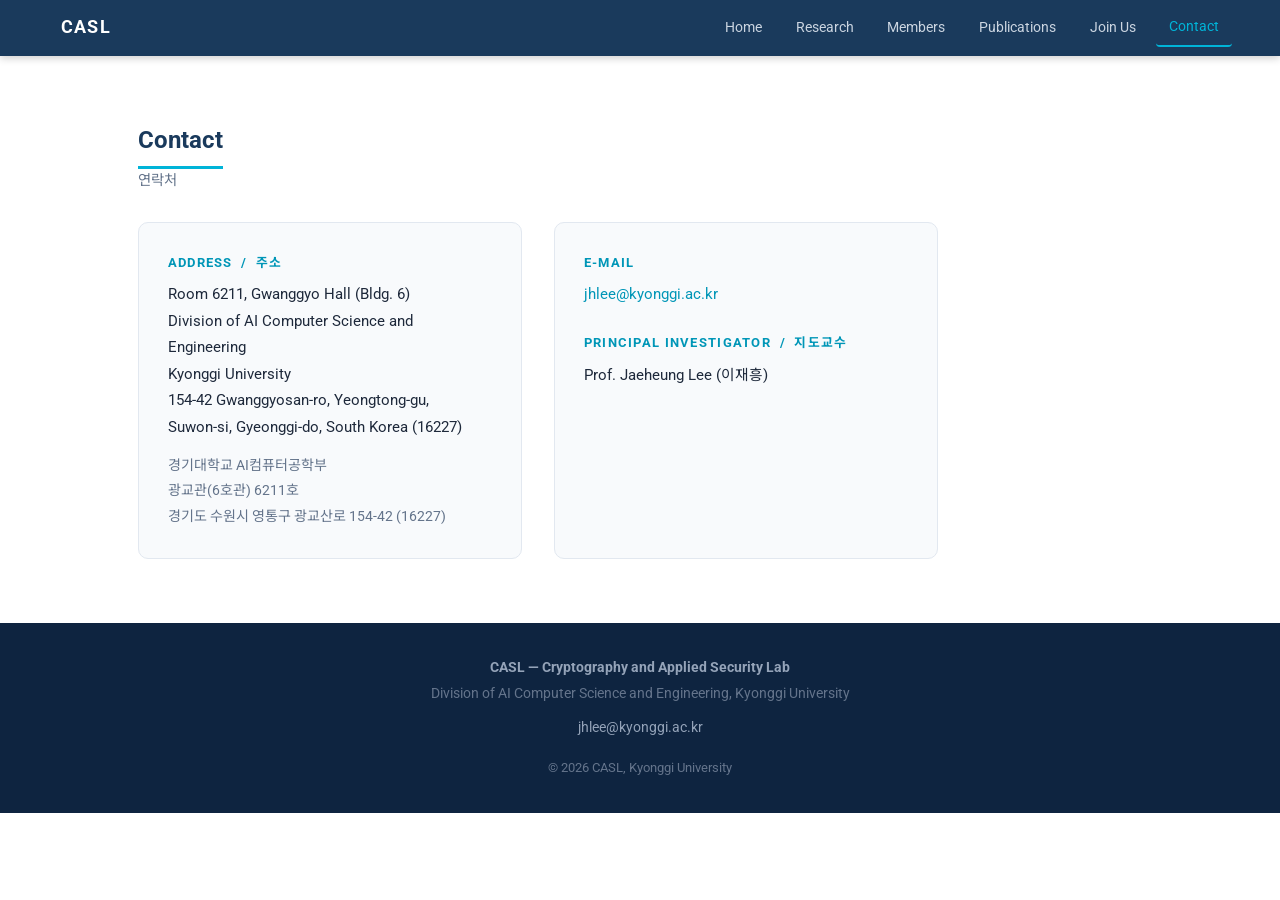
==== contact.html @ 98194bb5 "Add files via upload" ====
<!DOCTYPE html>
<html lang="en">
<head>
    <meta charset="UTF-8">
    <meta name="viewport" content="width=device-width, initial-scale=1.0">
    <meta name="description" content="CASL Contact — Cryptography and Applied Security Lab">
    <title>CASL — Contact</title>
    <link rel="stylesheet" href="style.css">
</head>
<body>

<nav>
    <a href="index.html" class="logo">CASL</a>
    <a href="index.html">Home</a>
    <a href="research.html">Research</a>
    <a href="members.html">Members</a>
    <a href="publications.html">Publications</a>
    <a href="joinus.html">Join Us</a>
    <a href="contact.html" class="active">Contact</a>
</nav>

<main class="content">
    <section>
        <h2 class="section-title">Contact</h2>
        <p class="section-title-ko" lang="ko">연락처</p>

        <div class="contact-grid">
            <div class="contact-block">
                <div class="contact-label">Address &nbsp;/&nbsp; 주소</div>
                <div class="contact-value">
                    Room 6211, Gwanggyo Hall (Bldg. 6)<br>
                    Division of AI Computer Science and Engineering<br>
                    Kyonggi University<br>
                    154-42 Gwanggyosan-ro, Yeongtong-gu,<br>
                    Suwon-si, Gyeonggi-do, South Korea (16227)
                </div>
                <div class="contact-value-ko" lang="ko">
                    경기대학교 AI컴퓨터공학부<br>
                    광교관(6호관) 6211호<br>
                    경기도 수원시 영통구 광교산로 154-42 (16227)
                </div>
            </div>

            <div class="contact-block">
                <div class="contact-label">E-mail</div>
                <div class="contact-value">
                    <a href="mailto:jhlee@kyonggi.ac.kr">jhlee@kyonggi.ac.kr</a>
                </div>

                <div class="contact-label contact-label-mt">Principal Investigator &nbsp;/&nbsp; <span lang="ko">지도교수</span></div>
                <div class="contact-value">
                    Prof. Jaeheung Lee (<span lang="ko">이재흥</span>)
                </div>
            </div>
        </div>
    </section>
</main>

<footer>
    <div class="footer-name">CASL &mdash; Cryptography and Applied Security Lab</div>
    <div>Division of AI Computer Science and Engineering, Kyonggi University</div>
    <div class="footer-email"><a href="mailto:jhlee@kyonggi.ac.kr">jhlee@kyonggi.ac.kr</a></div>
    <div class="footer-copy">&copy; 2026 CASL, Kyonggi University</div>
</footer>

</body>
</html>
---- style.css ----
@import url('https://fonts.googleapis.com/css2?family=Noto+Sans+KR:wght@400;500;700&display=swap');
@import url('https://fonts.googleapis.com/css2?family=Roboto:wght@400;500;700&display=swap');

* {
    margin: 0;
    padding: 0;
    box-sizing: border-box;
}

:root {
    --navy: #1a3a5c;
    --navy-dark: #0e2440;
    --cyan: #00b4d8;
    --cyan-dark: #0096b7;
    --text: #1e293b;
    --subtext: #64748b;
    --light: #f8fafc;
    --border: #e2e8f0;
}

body {
    font-family: "Roboto", "Noto Sans KR", sans-serif;
    color: var(--text);
    background: #ffffff;
    line-height: 1.7;
}

/* ── Navigation ── */
nav {
    position: sticky;
    top: 0;
    z-index: 100;
    background-color: var(--navy);
    padding: 0 3rem;
    display: flex;
    align-items: center;
    gap: 0.5rem;
    height: 56px;
    box-shadow: 0 2px 8px rgba(0,0,0,0.2);
}

nav .logo {
    color: #ffffff;
    font-weight: 700;
    font-size: 1.1rem;
    letter-spacing: 0.08rem;
    margin-right: auto;
    text-decoration: none;
}

nav a {
    color: #cbd5e1;
    text-decoration: none;
    font-size: 0.88rem;
    padding: 0.35rem 0.8rem;
    border-radius: 4px;
    transition: color 0.15s, background 0.15s;
}

nav a:hover {
    color: var(--cyan);
    background: rgba(255,255,255,0.07);
}

nav a.active {
    color: var(--cyan);
    border-bottom: 2px solid var(--cyan);
}

/* ── Hero ── */
.hero {
    background: linear-gradient(135deg, var(--navy) 0%, var(--navy-dark) 100%);
    color: white;
    padding: 6rem 3rem;
    text-align: center;
}

.hero h1 {
    font-size: 2.8rem;
    font-weight: 700;
    letter-spacing: 0.06rem;
}

.hero .fullname {
    color: var(--cyan);
    font-size: 1.15rem;
    margin-top: 0.6rem;
    font-weight: 500;
}

.hero .fullname-ko {
    color: #94a3b8;
    font-size: 0.95rem;
    margin-top: 0.2rem;
}

.hero .affil {
    color: #94a3b8;
    font-size: 0.9rem;
    margin-top: 1rem;
}

.hero .desc {
    color: #cbd5e1;
    margin-top: 1.5rem;
    max-width: 600px;
    margin-left: auto;
    margin-right: auto;
    font-size: 0.95rem;
}

.hero .desc-ko {
    color: #94a3b8;
    margin-top: 0.5rem;
    max-width: 600px;
    margin-left: auto;
    margin-right: auto;
    font-size: 0.88rem;
}

.hero .btn {
    display: inline-block;
    margin-top: 2.2rem;
    padding: 0.75rem 2.2rem;
    background: var(--cyan);
    color: white;
    border-radius: 6px;
    text-decoration: none;
    font-weight: 700;
    font-size: 0.95rem;
    letter-spacing: 0.03rem;
    transition: background 0.15s, transform 0.1s;
}

.hero .btn:hover {
    background: var(--cyan-dark);
    transform: translateY(-1px);
}

/* ── Sections ── */
.content {
    max-width: 1100px;
    margin: auto;
    padding: 0 3rem;
}

section {
    padding: 4rem 0;
    border-bottom: 1px solid var(--border);
}

section:last-child {
    border-bottom: none;
}

.section-title {
    font-size: 1.5rem;
    font-weight: 700;
    color: var(--navy);
    border-bottom: 3px solid var(--cyan);
    display: inline-block;
    padding-bottom: 0.3rem;
    margin-bottom: 0.4rem;
}

.section-title-ko {
    font-size: 0.9rem;
    color: var(--subtext);
    margin-bottom: 1.8rem;
}

/* ── About ── */
.about-text {
    color: var(--text);
    font-size: 0.97rem;
    margin-bottom: 0.8rem;
    max-width: 800px;
}

.about-text-ko {
    color: var(--subtext);
    font-size: 0.92rem;
    max-width: 800px;
}

/* ── Research Cards ── */
.cards {
    display: grid;
    grid-template-columns: repeat(3, 1fr);
    gap: 1.2rem;
    margin-top: 0.5rem;
}

.card {
    border: 1px solid var(--border);
    border-top: 3px solid var(--cyan);
    border-radius: 8px;
    padding: 1.4rem;
    transition: box-shadow 0.15s, transform 0.15s;
}

.card:hover {
    box-shadow: 0 4px 16px rgba(0, 180, 216, 0.12);
    transform: translateY(-2px);
}

.card h3 {
    font-size: 0.97rem;
    font-weight: 700;
    color: var(--navy);
    margin-bottom: 0.3rem;
}

.card .card-ko {
    font-size: 0.82rem;
    color: var(--cyan-dark);
    margin-bottom: 0.6rem;
}

.card p {
    font-size: 0.85rem;
    color: var(--subtext);
}

/* ── Members ── */
.member-card {
    display: flex;
    align-items: center;
    gap: 2rem;
    background: var(--light);
    border: 1px solid var(--border);
    border-radius: 10px;
    padding: 1.8rem 2rem;
    max-width: 600px;
}

.member-avatar {
    width: 80px;
    height: 80px;
    border-radius: 50%;
    background: var(--navy);
    color: white;
    display: flex;
    align-items: center;
    justify-content: center;
    font-size: 1.8rem;
    font-weight: 700;
    flex-shrink: 0;
}

.member-info h3 {
    font-size: 1.1rem;
    font-weight: 700;
    color: var(--navy);
}

.member-info .role {
    font-size: 0.88rem;
    color: var(--cyan-dark);
    font-weight: 500;
    margin-top: 0.15rem;
}

.member-info .affil {
    font-size: 0.85rem;
    color: var(--subtext);
    margin-top: 0.2rem;
}

.member-info a {
    font-size: 0.85rem;
    color: var(--cyan-dark);
    text-decoration: none;
    margin-top: 0.4rem;
    display: inline-block;
}

.member-info a:hover { text-decoration: underline; }

/* ── Join Us ── */
.joinus-box {
    background: linear-gradient(135deg, var(--navy) 0%, var(--navy-dark) 100%);
    color: white;
    border-radius: 12px;
    padding: 2.5rem;
    max-width: 800px;
}

.joinus-box h3 {
    font-size: 1.2rem;
    font-weight: 700;
    color: var(--cyan);
    margin-bottom: 0.3rem;
}

.joinus-box .ko {
    font-size: 0.9rem;
    color: #94a3b8;
    margin-bottom: 1.4rem;
}

.joinus-box ul {
    list-style: none;
    padding: 0;
}

.joinus-box ul li {
    padding: 0.4rem 0;
    font-size: 0.92rem;
    color: #cbd5e1;
    border-bottom: 1px solid rgba(255,255,255,0.07);
    display: flex;
    gap: 0.7rem;
}

.joinus-box ul li::before {
    content: "▸";
    color: var(--cyan);
    flex-shrink: 0;
}

.joinus-box + .joinus-box {
    margin-top: 1.5rem;
}

.joinus-hr {
    border: none;
    border-top: 1px solid rgba(255,255,255,0.12);
    margin: 1.2rem 0 1rem;
}

.joinus-box .ko-list li {
    color: #94a3b8;
    font-size: 0.88rem;
}

.joinus-box ul.joinus-sublist {
    margin-top: 0.4rem;
    padding-left: 1.2rem;
}

.joinus-box ul.joinus-sublist li {
    border-bottom: none;
    padding: 0.15rem 0;
}

.joinus-box ul.joinus-sublist li::before {
    content: "–";
    color: #94a3b8;
}

.joinus-box ul li a,
.joinus-box .joinus-text a,
.joinus-box .joinus-text-ko a {
    color: var(--cyan);
    text-decoration: none;
}

.joinus-box ul li a:hover,
.joinus-box .joinus-text a:hover,
.joinus-box .joinus-text-ko a:hover {
    text-decoration: underline;
}

.joinus-text {
    font-size: 0.92rem;
    color: #cbd5e1;
    line-height: 1.8;
}

.joinus-text-ko {
    font-size: 0.88rem;
    color: #94a3b8;
    line-height: 1.8;
}

.joinus-box .contact {
    margin-top: 1.4rem;
    font-size: 0.9rem;
    color: #94a3b8;
}

.joinus-box .contact a {
    color: var(--cyan);
    text-decoration: none;
}

/* ── Members Groups ── */
.members-group {
    margin-bottom: 2.5rem;
}

.members-group-title {
    font-size: 1rem;
    font-weight: 700;
    color: var(--subtext);
    text-transform: uppercase;
    letter-spacing: 0.08rem;
    margin-bottom: 1rem;
    padding-bottom: 0.3rem;
    border-bottom: 1px solid var(--border);
}

.members-empty {
    color: var(--subtext);
    font-size: 0.92rem;
}

.members-empty a {
    color: var(--cyan-dark);
    text-decoration: none;
}

.members-empty a:hover { text-decoration: underline; }

/* ── Publications ── */
.pub-category {
    margin-bottom: 2.5rem;
}

.pub-category-title {
    font-size: 1rem;
    font-weight: 700;
    color: var(--subtext);
    text-transform: uppercase;
    letter-spacing: 0.08rem;
    margin-bottom: 1rem;
    padding-bottom: 0.3rem;
    border-bottom: 1px solid var(--border);
}

.pub-list {
    list-style: none;
    padding: 0;
}

.pub-list li {
    display: flex;
    flex-direction: column;
    gap: 0.15rem;
    padding: 0.9rem 0;
    border-bottom: 1px solid var(--border);
}

.pub-list li:last-child { border-bottom: none; }

.pub-title {
    font-weight: 500;
    color: var(--text);
    font-size: 0.95rem;
}

.pub-authors {
    font-size: 0.87rem;
    color: var(--subtext);
}

.pub-venue {
    font-size: 0.85rem;
    color: var(--cyan-dark);
}

.pub-venue a {
    color: var(--cyan-dark);
    text-decoration: none;
}

.pub-venue a:hover { text-decoration: underline; }

/* ── Contact ── */
.contact-grid {
    display: grid;
    grid-template-columns: 1fr 1fr;
    gap: 2rem;
    max-width: 800px;
}

.contact-block {
    background: var(--light);
    border: 1px solid var(--border);
    border-radius: 10px;
    padding: 1.8rem;
}

.contact-label {
    font-size: 0.8rem;
    font-weight: 700;
    text-transform: uppercase;
    letter-spacing: 0.08rem;
    color: var(--cyan-dark);
    margin-bottom: 0.5rem;
}

.contact-value {
    font-size: 0.92rem;
    color: var(--text);
    line-height: 1.8;
}

.contact-value a {
    color: var(--cyan-dark);
    text-decoration: none;
}

.contact-value a:hover { text-decoration: underline; }

.contact-label-mt {
    margin-top: 1.5rem;
}

.contact-value-ko {
    font-size: 0.88rem;
    color: var(--subtext);
    line-height: 1.8;
    margin-top: 0.8rem;
}

/* ── Footer ── */
footer {
    background: var(--navy-dark);
    color: #64748b;
    text-align: center;
    padding: 2rem;
    font-size: 0.85rem;
    line-height: 1.9;
}

footer a {
    color: #94a3b8;
    text-decoration: none;
}

footer a:hover { color: var(--cyan); }

footer .footer-name {
    color: #94a3b8;
    font-weight: 700;
}

footer .footer-email {
    margin-top: 0.5rem;
}

footer .footer-copy {
    margin-top: 1rem;
    font-size: 0.8rem;
}

/* section-title on h2 resets browser default margin */
h2.section-title {
    margin: 0;
}
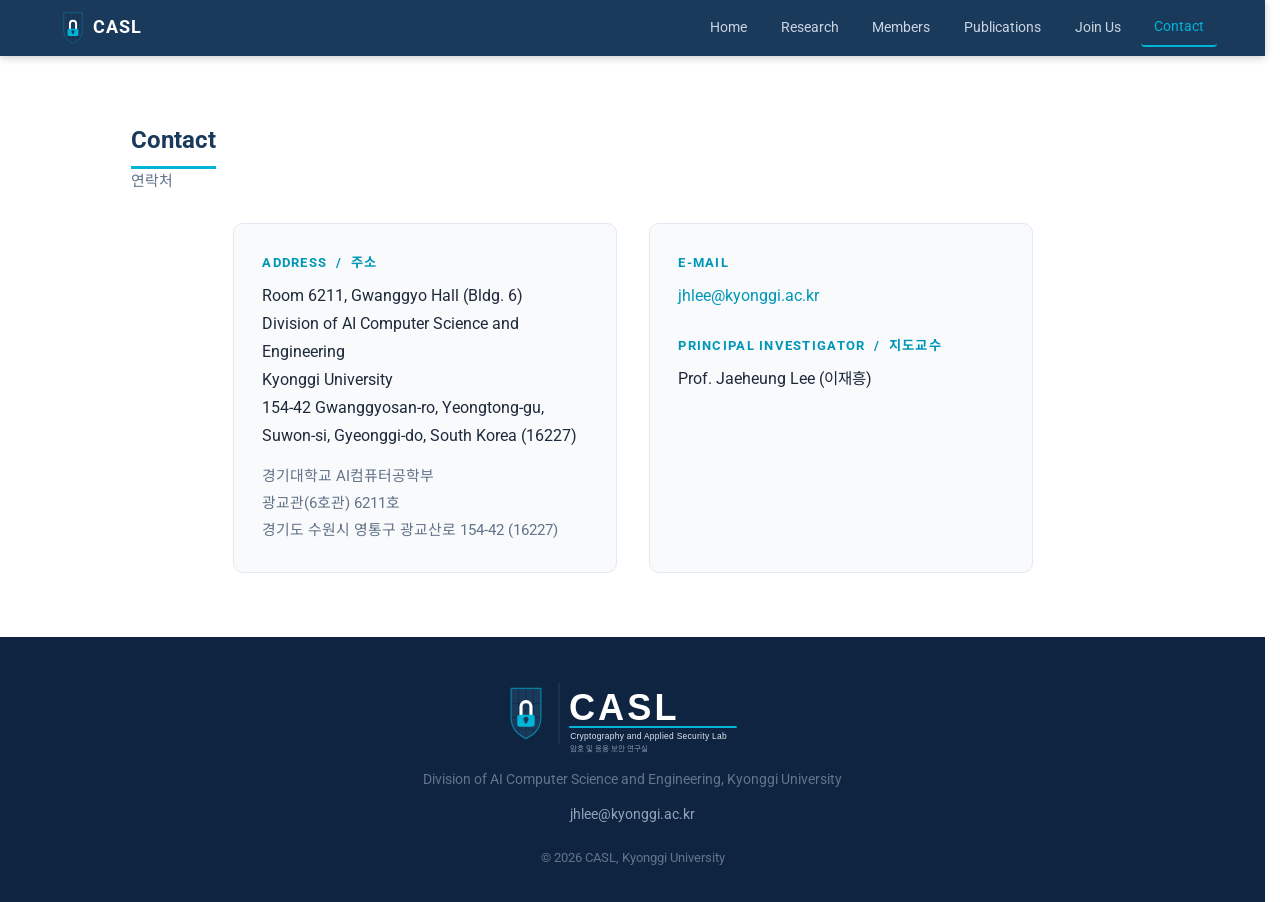
==== commit c4a6abc3: "Add files via upload" ====
--- a/contact.html
+++ b/contact.html
@@ -6,11 +6,12 @@
     <meta name="description" content="CASL Contact — Cryptography and Applied Security Lab">
     <title>CASL — Contact</title>
     <link rel="stylesheet" href="style.css">
+    <link rel="icon" href="logo-icon.svg" type="image/svg+xml">
 </head>
 <body>
 
 <nav>
-    <a href="index.html" class="logo">CASL</a>
+    <a href="index.html" class="logo"><img src="logo-icon.svg" height="36" alt="CASL"><span>CASL</span></a>
     <a href="index.html">Home</a>
     <a href="research.html">Research</a>
     <a href="members.html">Members</a>
@@ -57,7 +58,7 @@
 </main>
 
 <footer>
-    <div class="footer-name">CASL &mdash; Cryptography and Applied Security Lab</div>
+    <img src="logo-dark.svg" class="footer-logo" alt="CASL — Cryptography and Applied Security Lab">
     <div>Division of AI Computer Science and Engineering, Kyonggi University</div>
     <div class="footer-email"><a href="mailto:jhlee@kyonggi.ac.kr">jhlee@kyonggi.ac.kr</a></div>
     <div class="footer-copy">&copy; 2026 CASL, Kyonggi University</div>
--- a/style.css
+++ b/style.css
@@ -1,5 +1,4 @@
-@import url('https://fonts.googleapis.com/css2?family=Noto+Sans+KR:wght@400;500;700&display=swap');
-@import url('https://fonts.googleapis.com/css2?family=Roboto:wght@400;500;700&display=swap');
+@import url('https://fonts.googleapis.com/css2?family=Noto+Sans+KR:wght@400;500;700&family=Roboto:wght@400;500;700&display=swap');
 
 * {
     margin: 0;
@@ -16,6 +15,10 @@
     --subtext: #64748b;
     --light: #f8fafc;
     --border: #e2e8f0;
+}
+
+html {
+    scrollbar-gutter: stable;
 }
 
 body {
@@ -40,6 +43,9 @@
 }
 
 nav .logo {
+    display: flex;
+    align-items: center;
+    gap: 0.5rem;
     color: #ffffff;
     font-weight: 700;
     font-size: 1.1rem;
@@ -48,10 +54,22 @@
     text-decoration: none;
 }
 
+nav .logo img {
+    display: block;
+    height: 36px;
+    width: auto;
+}
+
+nav .logo:hover {
+    color: #ffffff;
+    background: transparent;
+    opacity: 0.85;
+}
+
 nav a {
     color: #cbd5e1;
     text-decoration: none;
-    font-size: 0.88rem;
+    font-size: 0.9rem;
     padding: 0.35rem 0.8rem;
     border-radius: 4px;
     transition: color 0.15s, background 0.15s;
@@ -90,13 +108,13 @@
 
 .hero .fullname-ko {
     color: #94a3b8;
-    font-size: 0.95rem;
+    font-size: 1rem;
     margin-top: 0.2rem;
 }
 
 .hero .affil {
     color: #94a3b8;
-    font-size: 0.9rem;
+    font-size: 0.95rem;
     margin-top: 1rem;
 }
 
@@ -106,16 +124,7 @@
     max-width: 600px;
     margin-left: auto;
     margin-right: auto;
-    font-size: 0.95rem;
-}
-
-.hero .desc-ko {
-    color: #94a3b8;
-    margin-top: 0.5rem;
-    max-width: 600px;
-    margin-left: auto;
-    margin-right: auto;
-    font-size: 0.88rem;
+    font-size: 1rem;
 }
 
 .hero .btn {
@@ -127,7 +136,7 @@
     border-radius: 6px;
     text-decoration: none;
     font-weight: 700;
-    font-size: 0.95rem;
+    font-size: 1rem;
     letter-spacing: 0.03rem;
     transition: background 0.15s, transform 0.1s;
 }
@@ -164,23 +173,30 @@
 }
 
 .section-title-ko {
-    font-size: 0.9rem;
+    font-size: 0.93rem;
     color: var(--subtext);
     margin-bottom: 1.8rem;
 }
 
 /* ── About ── */
+.about-inner {
+    max-width: 800px;
+    width: 100%;
+    margin: 0 auto;
+    text-align: center;
+}
+
 .about-text {
     color: var(--text);
+    font-size: 1rem;
+    margin: 0 0 0.8rem;
+    text-align: left;
+}
+
+.about-text-ko {
+    color: var(--subtext);
     font-size: 0.97rem;
-    margin-bottom: 0.8rem;
-    max-width: 800px;
-}
-
-.about-text-ko {
-    color: var(--subtext);
-    font-size: 0.92rem;
-    max-width: 800px;
+    text-align: left;
 }
 
 /* ── Research Cards ── */
@@ -205,20 +221,20 @@
 }
 
 .card h3 {
-    font-size: 0.97rem;
+    font-size: 1rem;
     font-weight: 700;
     color: var(--navy);
     margin-bottom: 0.3rem;
 }
 
 .card .card-ko {
-    font-size: 0.82rem;
+    font-size: 0.88rem;
     color: var(--cyan-dark);
     margin-bottom: 0.6rem;
 }
 
 .card p {
-    font-size: 0.85rem;
+    font-size: 0.92rem;
     color: var(--subtext);
 }
 
@@ -232,6 +248,7 @@
     border-radius: 10px;
     padding: 1.8rem 2rem;
     max-width: 600px;
+    margin: 0 auto;
 }
 
 .member-avatar {
@@ -255,24 +272,24 @@
 }
 
 .member-info .role {
-    font-size: 0.88rem;
+    font-size: 0.92rem;
     color: var(--cyan-dark);
     font-weight: 500;
     margin-top: 0.15rem;
 }
 
 .member-info .affil {
-    font-size: 0.85rem;
+    font-size: 0.9rem;
     color: var(--subtext);
     margin-top: 0.2rem;
 }
 
 .member-info a {
-    font-size: 0.85rem;
+    font-size: 0.9rem;
     color: var(--cyan-dark);
     text-decoration: none;
     margin-top: 0.4rem;
-    display: inline-block;
+    display: block;
 }
 
 .member-info a:hover { text-decoration: underline; }
@@ -284,6 +301,7 @@
     border-radius: 12px;
     padding: 2.5rem;
     max-width: 800px;
+    margin: 0 auto;
 }
 
 .joinus-box h3 {
@@ -294,7 +312,7 @@
 }
 
 .joinus-box .ko {
-    font-size: 0.9rem;
+    font-size: 0.93rem;
     color: #94a3b8;
     margin-bottom: 1.4rem;
 }
@@ -306,9 +324,8 @@
 
 .joinus-box ul li {
     padding: 0.4rem 0;
-    font-size: 0.92rem;
+    font-size: 0.95rem;
     color: #cbd5e1;
-    border-bottom: 1px solid rgba(255,255,255,0.07);
     display: flex;
     gap: 0.7rem;
 }
@@ -326,27 +343,12 @@
 .joinus-hr {
     border: none;
     border-top: 1px solid rgba(255,255,255,0.12);
-    margin: 1.2rem 0 1rem;
+    margin: 1.2rem 0;
 }
 
 .joinus-box .ko-list li {
     color: #94a3b8;
     font-size: 0.88rem;
-}
-
-.joinus-box ul.joinus-sublist {
-    margin-top: 0.4rem;
-    padding-left: 1.2rem;
-}
-
-.joinus-box ul.joinus-sublist li {
-    border-bottom: none;
-    padding: 0.15rem 0;
-}
-
-.joinus-box ul.joinus-sublist li::before {
-    content: "–";
-    color: #94a3b8;
 }
 
 .joinus-box ul li a,
@@ -363,31 +365,25 @@
 }
 
 .joinus-text {
-    font-size: 0.92rem;
+    font-size: 0.97rem;
     color: #cbd5e1;
     line-height: 1.8;
+    margin-bottom: 0.4rem;
 }
 
 .joinus-text-ko {
-    font-size: 0.88rem;
+    font-size: 0.93rem;
     color: #94a3b8;
     line-height: 1.8;
-}
-
-.joinus-box .contact {
-    margin-top: 1.4rem;
-    font-size: 0.9rem;
-    color: #94a3b8;
-}
-
-.joinus-box .contact a {
-    color: var(--cyan);
-    text-decoration: none;
 }
 
 /* ── Members Groups ── */
 .members-group {
     margin-bottom: 2.5rem;
+}
+
+.members-group:last-child {
+    margin-bottom: 0;
 }
 
 .members-group-title {
@@ -403,7 +399,7 @@
 
 .members-empty {
     color: var(--subtext);
-    font-size: 0.92rem;
+    font-size: 0.95rem;
 }
 
 .members-empty a {
@@ -416,6 +412,10 @@
 /* ── Publications ── */
 .pub-category {
     margin-bottom: 2.5rem;
+}
+
+.pub-category:last-child {
+    margin-bottom: 0;
 }
 
 .pub-category-title {
@@ -447,16 +447,16 @@
 .pub-title {
     font-weight: 500;
     color: var(--text);
-    font-size: 0.95rem;
+    font-size: 1rem;
 }
 
 .pub-authors {
-    font-size: 0.87rem;
+    font-size: 0.92rem;
     color: var(--subtext);
 }
 
 .pub-venue {
-    font-size: 0.85rem;
+    font-size: 0.9rem;
     color: var(--cyan-dark);
 }
 
@@ -473,6 +473,7 @@
     grid-template-columns: 1fr 1fr;
     gap: 2rem;
     max-width: 800px;
+    margin: 0 auto;
 }
 
 .contact-block {
@@ -483,7 +484,7 @@
 }
 
 .contact-label {
-    font-size: 0.8rem;
+    font-size: 0.83rem;
     font-weight: 700;
     text-transform: uppercase;
     letter-spacing: 0.08rem;
@@ -492,7 +493,7 @@
 }
 
 .contact-value {
-    font-size: 0.92rem;
+    font-size: 0.97rem;
     color: var(--text);
     line-height: 1.8;
 }
@@ -509,7 +510,7 @@
 }
 
 .contact-value-ko {
-    font-size: 0.88rem;
+    font-size: 0.93rem;
     color: var(--subtext);
     line-height: 1.8;
     margin-top: 0.8rem;
@@ -521,7 +522,7 @@
     color: #64748b;
     text-align: center;
     padding: 2rem;
-    font-size: 0.85rem;
+    font-size: 0.9rem;
     line-height: 1.9;
 }
 
@@ -532,9 +533,11 @@
 
 footer a:hover { color: var(--cyan); }
 
-footer .footer-name {
-    color: #94a3b8;
-    font-weight: 700;
+footer .footer-logo {
+    display: block;
+    width: 280px;
+    height: auto;
+    margin: 0 auto 0.5rem;
 }
 
 footer .footer-email {
@@ -543,10 +546,90 @@
 
 footer .footer-copy {
     margin-top: 1rem;
-    font-size: 0.8rem;
+    font-size: 0.83rem;
 }
 
 /* section-title on h2 resets browser default margin */
 h2.section-title {
     margin: 0;
 }
+
+/* ── Responsive: Tablet (≤ 900px) ── */
+@media (max-width: 900px) {
+    .cards {
+        grid-template-columns: repeat(2, 1fr);
+    }
+}
+
+/* ── Responsive: Mobile (≤ 640px) ── */
+@media (max-width: 640px) {
+    /* Nav */
+    nav {
+        height: auto;
+        padding: 0.6rem 1rem;
+        flex-wrap: wrap;
+        row-gap: 0.3rem;
+    }
+
+    nav .logo {
+        width: 100%;
+        margin-right: 0;
+    }
+
+    nav .logo img {
+        height: 30px;
+    }
+
+    nav a:not(.logo) {
+        font-size: 0.82rem;
+        padding: 0.25rem 0.5rem;
+    }
+
+    /* Hero */
+    .hero {
+        padding: 3.5rem 1.5rem;
+    }
+
+    .hero h1 {
+        font-size: 2rem;
+    }
+
+    .hero .desc,
+    .hero .desc-ko {
+        font-size: 0.88rem;
+    }
+
+    /* Content */
+    .content {
+        padding: 0 1.5rem;
+    }
+
+    /* Research cards */
+    .cards {
+        grid-template-columns: 1fr;
+    }
+
+    /* Member card */
+    .member-card {
+        flex-direction: column;
+        align-items: flex-start;
+        gap: 1rem;
+        padding: 1.4rem;
+    }
+
+    /* Contact grid */
+    .contact-grid {
+        grid-template-columns: 1fr;
+        gap: 1.2rem;
+    }
+
+    /* Join Us boxes */
+    .joinus-box {
+        padding: 1.8rem 1.4rem;
+    }
+
+    /* Footer */
+    footer {
+        padding: 1.5rem 1rem;
+    }
+}
